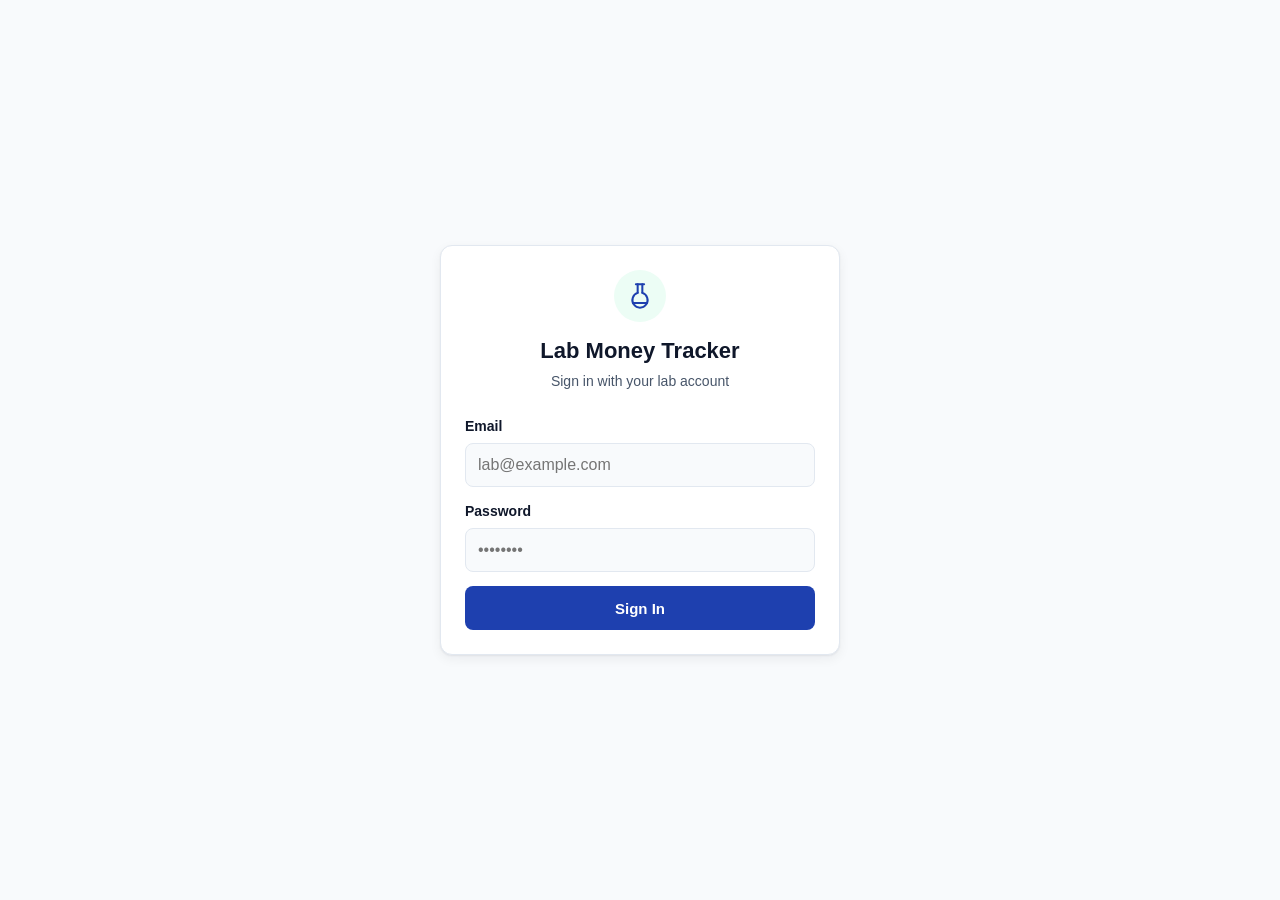
==== index.html @ 04ecf93c "Phone page" ====
<!DOCTYPE html>
<html lang="en">
<head>
  <meta charset="utf-8">
  <meta name="viewport" content="width=device-width, initial-scale=1.0, viewport-fit=cover">
  <meta http-equiv="Content-Security-Policy" content="default-src 'self'; connect-src 'self' https://setrfjnxszfvpetqfyrj.supabase.co; style-src 'self'; script-src 'self'; img-src 'self' data:;">
  <title>Lab Money Tracker</title>
  <link rel="stylesheet" href="style.css">
</head>
<body>
  <!-- Offline banner -->
  <div id="offline-banner" class="offline-banner hidden" role="status" aria-live="polite">
    <svg class="icon-inline" viewBox="0 0 24 24" fill="none" stroke="currentColor" stroke-width="1.75" stroke-linecap="round" stroke-linejoin="round" aria-hidden="true">
      <line x1="1" y1="1" x2="23" y2="23"></line>
      <path d="M16.72 11.06A10.94 10.94 0 0 1 19 12.55"></path>
      <path d="M5 12.55a10.94 10.94 0 0 1 5.17-2.39"></path>
      <path d="M10.71 5.05A16 16 0 0 1 22.58 9"></path>
      <path d="M1.42 9a15.91 15.91 0 0 1 4.7-2.88"></path>
      <path d="M8.53 16.11a6 6 0 0 1 6.95 0"></path>
      <line x1="12" y1="20" x2="12.01" y2="20"></line>
    </svg>
    <span>You are offline. Saving is turned off.</span>
  </div>

  <!-- Authentication screen -->
  <main id="auth-screen" class="auth-screen">
    <div class="auth-card">
      <div class="auth-header">
        <div class="brand-badge">
          <svg viewBox="0 0 24 24" width="28" height="28" fill="none" stroke="currentColor" stroke-width="1.75" stroke-linecap="round" stroke-linejoin="round" aria-hidden="true">
            <path d="M6 18h12"></path>
            <path d="M10 2v7.31"></path>
            <path d="M14 9.3V2"></path>
            <path d="M8.5 2h7"></path>
            <path d="M14 9.3a6.5 6.5 0 1 1-4 0"></path>
          </svg>
        </div>
        <h1 class="auth-title">Lab Money Tracker</h1>
        <p class="auth-sub">Sign in with your lab account</p>
      </div>

      <form id="login-form" novalidate>
        <div class="form-group">
          <label for="login-email">Email</label>
          <input type="email" id="login-email" name="email" autocomplete="username" required placeholder="lab@example.com">
          <div id="login-email-error" class="field-error hidden" role="alert"></div>
        </div>

        <div class="form-group">
          <label for="login-password">Password</label>
          <input type="password" id="login-password" name="password" autocomplete="current-password" required placeholder="••••••••">
          <div id="login-password-error" class="field-error hidden" role="alert"></div>
        </div>

        <div id="login-error" class="form-error hidden" role="alert"></div>

        <button type="submit" id="login-btn" class="btn btn-primary btn-block">
          <span class="btn-spinner hidden" aria-hidden="true"></span>
          <span class="btn-text">Sign In</span>
        </button>
      </form>
    </div>
  </main>

  <!-- Main application -->
  <div id="app-container" class="app-container hidden">
    <!-- Top header bar -->
    <header class="app-header">
      <div class="header-brand">
        <svg viewBox="0 0 24 24" width="22" height="22" fill="none" stroke="currentColor" stroke-width="1.75" stroke-linecap="round" stroke-linejoin="round" aria-hidden="true">
          <path d="M6 18h12"></path>
          <path d="M10 2v7.31"></path>
          <path d="M14 9.3V2"></path>
          <path d="M8.5 2h7"></path>
          <path d="M14 9.3a6.5 6.5 0 1 1-4 0"></path>
        </svg>
        <span class="brand-text">Money Tracker</span>
      </div>
      <div class="header-actions">
        <span id="user-display" class="user-display"></span>
        <button type="button" id="logout-btn" class="btn-logout" aria-label="Sign out">
          <svg viewBox="0 0 24 24" width="18" height="18" fill="none" stroke="currentColor" stroke-width="1.75" stroke-linecap="round" stroke-linejoin="round" aria-hidden="true">
            <path d="M9 21H5a2 2 0 0 1-2-2V5a2 2 0 0 1 2-2h4"></path>
            <polyline points="16 17 21 12 16 7"></polyline>
            <line x1="21" y1="12" x2="9" y2="12"></line>
          </svg>
          <span>Logout</span>
        </button>
      </div>
    </header>

    <!-- Content screens -->
    <main id="main-content" class="main-content">
      <!-- Screen 1: Add Income -->
      <section id="screen-income" class="screen-view" role="tabpanel">
        <div class="card form-card">
          <h2 id="income-form-title" class="screen-title">Add Income</h2>
          <form id="income-form" novalidate>
            <input type="hidden" id="income-edit-id" value="">
            
            <div class="form-group">
              <label for="income-date">Date</label>
              <input type="date" id="income-date" required>
              <div id="income-date-error" class="field-error hidden" role="alert"></div>
            </div>

            <div class="form-group">
              <label for="income-amount">Amount</label>
              <input type="number" id="income-amount" step="0.01" min="0.01" inputmode="decimal" required placeholder="0.00">
              <div id="income-amount-error" class="field-error hidden" role="alert"></div>
            </div>

            <div class="form-group">
              <label for="income-note">Note <span class="label-optional">(optional)</span></label>
              <input type="text" id="income-note" maxlength="200" placeholder="Optional description">
            </div>

            <div id="income-form-error" class="form-error hidden" role="alert"></div>

            <div class="form-actions">
              <button type="submit" id="income-submit-btn" class="btn btn-income btn-block">
                <span class="btn-spinner hidden" aria-hidden="true"></span>
                <span class="btn-text">Save Income</span>
              </button>
              <button type="button" id="income-cancel-btn" class="btn btn-secondary btn-block hidden">
                Cancel
              </button>
            </div>
          </form>
        </div>

        <div class="entries-section">
          <h3 class="entries-header">Saved Income</h3>
          <div id="income-skeleton" class="skeleton-container hidden">
            <div class="skeleton-card"></div>
            <div class="skeleton-card"></div>
          </div>
          <div id="income-empty" class="empty-state hidden">No income entries recorded yet.</div>
          <div id="income-list" class="entries-list"></div>
        </div>
      </section>

      <!-- Screen 2: Add Expense -->
      <section id="screen-expense" class="screen-view hidden" role="tabpanel">
        <div class="card form-card">
          <h2 id="expense-form-title" class="screen-title">Add Expense</h2>
          <form id="expense-form" novalidate>
            <input type="hidden" id="expense-edit-id" value="">

            <div class="form-group">
              <label for="expense-date">Date</label>
              <input type="date" id="expense-date" required>
              <div id="expense-date-error" class="field-error hidden" role="alert"></div>
            </div>

            <div class="form-group">
              <label for="expense-total">Total Amount</label>
              <input type="number" id="expense-total" step="0.01" min="0.01" inputmode="decimal" required placeholder="0.00">
              <div id="expense-total-error" class="field-error hidden" role="alert"></div>
            </div>

            <!-- Breakdown Lines -->
            <div class="breakdown-section">
              <div class="breakdown-header">
                <span class="breakdown-title">Breakdown Lines <span class="label-optional">(optional)</span></span>
                <span id="breakdown-helper" class="breakdown-helper">Breakdown 0.00 of 0.00</span>
              </div>
              <div id="breakdown-items-list" class="breakdown-items-list"></div>
              
              <button type="button" id="add-breakdown-line-btn" class="btn btn-secondary btn-sm btn-add-line">
                <svg viewBox="0 0 24 24" width="16" height="16" fill="none" stroke="currentColor" stroke-width="2" stroke-linecap="round" stroke-linejoin="round" aria-hidden="true">
                  <line x1="12" y1="5" x2="12" y2="19"></line>
                  <line x1="5" y1="12" x2="19" y2="12"></line>
                </svg>
                <span>Add breakdown line</span>
              </button>
              <div id="breakdown-error" class="field-error hidden" role="alert"></div>
            </div>

            <div id="expense-form-error" class="form-error hidden" role="alert"></div>

            <div class="form-actions">
              <button type="submit" id="expense-submit-btn" class="btn btn-expense btn-block">
                <span class="btn-spinner hidden" aria-hidden="true"></span>
                <span class="btn-text">Save Expense</span>
              </button>
              <button type="button" id="expense-cancel-btn" class="btn btn-secondary btn-block hidden">
                Cancel
              </button>
            </div>
          </form>
        </div>

        <div class="entries-section">
          <h3 class="entries-header">Saved Expenses</h3>
          <div id="expense-skeleton" class="skeleton-container hidden">
            <div class="skeleton-card"></div>
            <div class="skeleton-card"></div>
          </div>
          <div id="expense-empty" class="empty-state hidden">No expense entries recorded yet.</div>
          <div id="expense-list" class="entries-list"></div>
        </div>
      </section>

      <!-- Screen 3: Summary -->
      <section id="screen-summary" class="screen-view hidden" role="tabpanel">
        <h2 class="screen-title">Summary</h2>

        <!-- Segmented control Daily / Monthly / Yearly -->
        <div class="segmented-control" role="tablist" aria-label="Summary period">
          <button type="button" class="segment-btn active" role="tab" aria-selected="true" data-period="daily">Daily</button>
          <button type="button" class="segment-btn" role="tab" aria-selected="false" data-period="monthly">Monthly</button>
          <button type="button" class="segment-btn" role="tab" aria-selected="false" data-period="yearly">Yearly</button>
        </div>

        <!-- Period Pickers -->
        <div class="picker-container">
          <div id="picker-daily-wrapper" class="picker-wrapper">
            <label for="summary-date">Select Day</label>
            <input type="date" id="summary-date">
          </div>
          <div id="picker-monthly-wrapper" class="picker-wrapper hidden">
            <label for="summary-month">Select Month</label>
            <input type="month" id="summary-month">
          </div>
          <div id="picker-yearly-wrapper" class="picker-wrapper hidden">
            <label for="summary-year">Select Year</label>
            <input type="number" id="summary-year" min="2000" max="2100" step="1">
          </div>
        </div>

        <!-- Summary Cards -->
        <div class="summary-cards">
          <div class="card card-summary card-summary-income">
            <div class="card-summary-label">Total Income</div>
            <div id="sum-income" class="card-summary-value income-text">0.00</div>
          </div>

          <div class="card card-summary card-summary-expense">
            <div class="card-summary-label">Total Expenses</div>
            <div id="sum-expense" class="card-summary-value expense-text">0.00</div>
          </div>

          <div id="card-profit" class="card card-summary card-summary-profit">
            <div class="card-summary-label">Net Profit</div>
            <div id="sum-profit" class="card-summary-value profit-positive">+0.00</div>
          </div>
        </div>
      </section>
    </main>

    <!-- Fixed Bottom Navigation -->
    <nav class="bottom-nav" aria-label="Main Navigation">
      <button type="button" class="nav-item active" data-target="income" aria-current="page">
        <svg viewBox="0 0 24 24" width="22" height="22" fill="none" stroke="currentColor" stroke-width="1.75" stroke-linecap="round" stroke-linejoin="round" aria-hidden="true">
          <polyline points="23 6 13.5 15.5 8.5 10.5 1 18"></polyline>
          <polyline points="17 6 23 6 23 12"></polyline>
        </svg>
        <span>Add Income</span>
      </button>

      <button type="button" class="nav-item" data-target="expense">
        <svg viewBox="0 0 24 24" width="22" height="22" fill="none" stroke="currentColor" stroke-width="1.75" stroke-linecap="round" stroke-linejoin="round" aria-hidden="true">
          <polyline points="23 18 13.5 8.5 8.5 13.5 1 6"></polyline>
          <polyline points="17 18 23 18 23 12"></polyline>
        </svg>
        <span>Add Expense</span>
      </button>

      <button type="button" class="nav-item" data-target="summary">
        <svg viewBox="0 0 24 24" width="22" height="22" fill="none" stroke="currentColor" stroke-width="1.75" stroke-linecap="round" stroke-linejoin="round" aria-hidden="true">
          <line x1="18" y1="20" x2="18" y2="10"></line>
          <line x1="12" y1="20" x2="12" y2="4"></line>
          <line x1="6" y1="20" x2="6" y2="14"></line>
        </svg>
        <span>Summary</span>
      </button>
    </nav>
  </div>

  <!-- Accessible Delete Confirmation Dialog -->
  <dialog id="delete-dialog" class="confirm-dialog" aria-labelledby="dialog-title">
    <div class="dialog-content">
      <h3 id="dialog-title" class="dialog-title">Delete this entry?</h3>
      <div id="dialog-details" class="dialog-details"></div>
      <div class="dialog-actions">
        <button type="button" id="dialog-cancel-btn" class="btn btn-secondary">Cancel</button>
        <button type="button" id="dialog-confirm-btn" class="btn btn-danger">
          <span class="btn-spinner hidden" aria-hidden="true"></span>
          <span class="btn-text">Delete</span>
        </button>
      </div>
    </div>
  </dialog>

  <!-- Fixed Notification Toast -->
  <div id="toast" class="toast hidden" role="status" aria-live="polite"></div>

  <!-- Scripts -->
  <script src="vendor/supabase.js"></script>
  <script src="config.js"></script>
  <script src="app.js"></script>
</body>
</html>
---- style.css ----
/* Design Tokens */
:root {
  --bg: #F8FAFC;
  --surface: #FFFFFF;
  --text: #0F172A;
  --text-muted: #475569;
  --border: #E2E8F0;
  --primary: #1E40AF;
  --on-primary: #FFFFFF;
  --ring: #2563EB;
  --income: #047857;
  --income-bg: #ECFDF5;
  --expense: #B91C1C;
  --expense-bg: #FEF2F2;
  --danger: #DC2626;
  --on-danger: #FFFFFF;
  --radius: 12px;
  --radius-sm: 8px;
  --shadow: 0 1px 2px rgba(15,23,42,.06), 0 4px 12px rgba(15,23,42,.06);
  --ease: cubic-bezier(.2,.8,.2,1);
  --dur-fast: 150ms;
  --dur: 220ms;
}

@media (prefers-color-scheme: dark) {
  :root {
    --bg: #0F172A;
    --surface: #192134;
    --text: #F1F5F9;
    --text-muted: #94A3B8;
    --border: rgba(255,255,255,.10);
    --primary: #2563EB;
    --ring: #93C5FD;
    --income: #34D399;
    --income-bg: rgba(52,211,153,.12);
    --expense: #F87171;
    --expense-bg: rgba(248,113,113,.12);
  }
}

/* Reset & Base Styles */
*, *::before, *::after {
  box-sizing: border-box;
}

html, body {
  margin: 0;
  padding: 0;
  width: 100%;
  height: 100%;
}

body {
  font-family: -apple-system, BlinkMacSystemFont, "Segoe UI", Roboto, Helvetica, Arial, sans-serif;
  font-size: 16px;
  line-height: 1.5;
  background-color: var(--bg);
  color: var(--text);
  min-height: 100vh;
  min-height: 100dvh;
  display: flex;
  flex-direction: column;
  -webkit-text-size-adjust: 100%;
  -webkit-font-smoothing: antialiased;
}

.tabular-nums {
  font-variant-numeric: tabular-nums;
}

/* Offline Banner */
.offline-banner {
  position: sticky;
  top: 0;
  left: 0;
  right: 0;
  z-index: 100;
  background-color: var(--expense-bg);
  color: var(--expense);
  border-bottom: 1px solid var(--border);
  padding: 10px 16px;
  font-size: 14px;
  font-weight: 600;
  display: flex;
  align-items: center;
  justify-content: center;
  gap: 8px;
}

.icon-inline {
  width: 18px;
  height: 18px;
  flex-shrink: 0;
}

/* Utilities */
.hidden {
  display: none !important;
}

/* Auth Screen */
.auth-screen {
  flex: 1;
  display: flex;
  align-items: center;
  justify-content: center;
  padding: calc(16px + env(safe-area-inset-top, 0px)) 16px calc(16px + env(safe-area-inset-bottom, 0px));
  min-height: 100vh;
  min-height: 100dvh;
}

.auth-card {
  width: 100%;
  max-width: 400px;
  background-color: var(--surface);
  border: 1px solid var(--border);
  border-radius: var(--radius);
  box-shadow: var(--shadow);
  padding: 24px;
}

.auth-header {
  text-align: center;
  margin-bottom: 24px;
}

.brand-badge {
  display: inline-flex;
  align-items: center;
  justify-content: center;
  width: 52px;
  height: 52px;
  border-radius: 50%;
  background-color: var(--income-bg);
  color: var(--primary);
  margin-bottom: 12px;
}

.auth-title {
  margin: 0 0 4px;
  font-size: 22px;
  font-weight: 700;
}

.auth-sub {
  margin: 0;
  font-size: 14px;
  color: var(--text-muted);
}

/* App Container */
.app-container {
  display: flex;
  flex-direction: column;
  min-height: 100vh;
  min-height: 100dvh;
  width: 100%;
  max-width: 600px;
  margin: 0 auto;
}

/* App Header */
.app-header {
  position: sticky;
  top: 0;
  z-index: 40;
  background-color: var(--surface);
  border-bottom: 1px solid var(--border);
  display: flex;
  align-items: center;
  justify-content: space-between;
  padding: calc(8px + env(safe-area-inset-top, 0px)) 16px 8px;
  min-height: 56px;
}

.header-brand {
  display: flex;
  align-items: center;
  gap: 8px;
  font-weight: 700;
  font-size: 17px;
  color: var(--primary);
}

.header-actions {
  display: flex;
  align-items: center;
  gap: 8px;
}

.user-display {
  font-size: 12px;
  color: var(--text-muted);
  max-width: 130px;
  white-space: nowrap;
  overflow: hidden;
  text-overflow: ellipsis;
}

.btn-logout {
  display: inline-flex;
  align-items: center;
  gap: 6px;
  min-height: 44px;
  min-width: 44px;
  padding: 8px 12px;
  border-radius: var(--radius-sm);
  background-color: transparent;
  color: var(--text-muted);
  border: 1px solid var(--border);
  font-size: 13px;
  font-weight: 500;
  cursor: pointer;
  transition: transform var(--dur-fast) var(--ease), color var(--dur-fast) var(--ease), background-color var(--dur-fast) var(--ease);
}

.btn-logout:active {
  transform: scale(0.97);
  background-color: var(--border);
}

/* Main Content Area */
.main-content {
  flex: 1;
  padding: 16px 16px calc(76px + env(safe-area-inset-bottom, 16px));
}

.screen-view {
  animation: fadeIn 180ms var(--ease);
}

@keyframes fadeIn {
  from { opacity: 0; transform: translateY(4px); }
  to { opacity: 1; transform: translateY(0); }
}

.screen-title {
  font-size: 20px;
  font-weight: 700;
  margin: 0 0 16px;
}

/* Form Styles */
.form-card {
  background-color: var(--surface);
  border: 1px solid var(--border);
  border-radius: var(--radius);
  box-shadow: var(--shadow);
  padding: 16px;
  margin-bottom: 24px;
}

.form-group {
  margin-bottom: 14px;
}

.form-group label {
  display: block;
  font-size: 14px;
  font-weight: 600;
  margin-bottom: 6px;
  color: var(--text);
}

.label-optional {
  font-size: 12px;
  font-weight: 400;
  color: var(--text-muted);
}

input[type="text"],
input[type="email"],
input[type="password"],
input[type="number"],
input[type="date"],
input[type="month"] {
  width: 100%;
  height: 44px;
  min-height: 44px;
  padding: 8px 12px;
  font-size: 16px; /* Prevents auto zoom in iOS */
  font-family: inherit;
  color: var(--text);
  background-color: var(--bg);
  border: 1px solid var(--border);
  border-radius: var(--radius-sm);
  outline: none;
  font-variant-numeric: tabular-nums;
  transition: border-color var(--dur-fast) var(--ease), box-shadow var(--dur-fast) var(--ease);
}

input:focus {
  border-color: var(--ring);
  box-shadow: 0 0 0 3px rgba(37, 99, 235, 0.2);
}

input:disabled {
  opacity: 0.6;
  cursor: not-allowed;
}

.field-error, .form-error {
  font-size: 13px;
  color: var(--danger);
  margin-top: 6px;
  font-weight: 500;
}

.form-error {
  padding: 10px;
  background-color: var(--expense-bg);
  border: 1px solid var(--danger);
  border-radius: var(--radius-sm);
  margin-bottom: 14px;
}

/* Buttons */
.btn {
  display: inline-flex;
  align-items: center;
  justify-content: center;
  min-height: 44px;
  padding: 0 16px;
  font-size: 15px;
  font-weight: 600;
  border-radius: var(--radius-sm);
  border: none;
  cursor: pointer;
  transition: transform var(--dur-fast) var(--ease), opacity var(--dur-fast) var(--ease), background-color var(--dur-fast) var(--ease);
  text-decoration: none;
  user-select: none;
}

.btn:active:not(:disabled) {
  transform: scale(0.97);
}

.btn:disabled {
  opacity: 0.5;
  cursor: not-allowed;
  pointer-events: none;
}

.btn-block {
  width: 100%;
}

.btn-primary {
  background-color: var(--primary);
  color: var(--on-primary);
}

.btn-income {
  background-color: var(--income);
  color: #FFFFFF;
}

.btn-expense {
  background-color: var(--expense);
  color: #FFFFFF;
}

.btn-danger {
  background-color: var(--danger);
  color: var(--on-danger);
}

.btn-secondary {
  background-color: transparent;
  color: var(--text);
  border: 1px solid var(--border);
}

.btn-sm {
  min-height: 44px;
  padding: 0 12px;
  font-size: 14px;
}

.form-actions {
  display: flex;
  flex-direction: column;
  gap: 10px;
  margin-top: 18px;
}

/* Spinner inside button */
.btn-spinner {
  width: 16px;
  height: 16px;
  border: 2px solid currentColor;
  border-right-color: transparent;
  border-radius: 50%;
  animation: spin 0.6s linear infinite;
  display: inline-block;
  margin-right: 6px;
}

@keyframes spin {
  to { transform: rotate(360deg); }
}

/* Breakdown Lines */
.breakdown-section {
  background-color: var(--bg);
  border: 1px solid var(--border);
  border-radius: var(--radius-sm);
  padding: 12px;
  margin-bottom: 14px;
}

.breakdown-header {
  display: flex;
  align-items: center;
  justify-content: space-between;
  margin-bottom: 10px;
  flex-wrap: wrap;
  gap: 6px;
}

.breakdown-title {
  font-size: 14px;
  font-weight: 600;
}

.breakdown-helper {
  font-size: 13px;
  font-weight: 600;
  font-variant-numeric: tabular-nums;
  color: var(--text-muted);
}

.breakdown-helper.exceeded {
  color: var(--danger);
}

.breakdown-items-list {
  display: flex;
  flex-direction: column;
  gap: 8px;
  margin-bottom: 10px;
}

.breakdown-row {
  display: flex;
  align-items: center;
  gap: 8px;
}

.breakdown-row input[type="text"] {
  flex: 2;
  min-width: 0;
}

.breakdown-row input[type="number"] {
  flex: 1.2;
  min-width: 0;
}

.btn-remove-line {
  min-width: 44px;
  min-height: 44px;
  display: inline-flex;
  align-items: center;
  justify-content: center;
  padding: 0;
  border: 1px solid var(--border);
  border-radius: var(--radius-sm);
  background-color: var(--surface);
  color: var(--danger);
  cursor: pointer;
  flex-shrink: 0;
}

.btn-add-line {
  width: 100%;
}

/* Entries List Section */
.entries-section {
  margin-top: 16px;
}

.entries-header {
  font-size: 16px;
  font-weight: 700;
  margin: 0 0 12px;
  color: var(--text);
}

.empty-state {
  text-align: center;
  padding: 32px 16px;
  color: var(--text-muted);
  font-size: 14px;
  background-color: var(--surface);
  border: 1px dashed var(--border);
  border-radius: var(--radius);
}

.entries-list {
  display: flex;
  flex-direction: column;
  gap: 10px;
}

.entry-card {
  background-color: var(--surface);
  border: 1px solid var(--border);
  border-radius: var(--radius);
  box-shadow: var(--shadow);
  padding: 14px;
  display: flex;
  flex-direction: column;
  gap: 8px;
  animation: fadeIn 180ms var(--ease);
}

.entry-card.is-deleted {
  opacity: 0.55;
  background-color: var(--bg);
  border-style: dashed;
}

.entry-card-header {
  display: flex;
  align-items: baseline;
  justify-content: space-between;
  gap: 8px;
}

.entry-date {
  font-size: 13px;
  font-weight: 500;
  color: var(--text-muted);
}

.entry-amount {
  font-size: 18px;
  font-weight: 700;
  font-variant-numeric: tabular-nums;
}

.entry-amount.income {
  color: var(--income);
}

.entry-amount.expense {
  color: var(--expense);
}

.entry-note {
  font-size: 14px;
  color: var(--text);
  word-break: break-word;
}

.entry-badges {
  display: flex;
  flex-wrap: wrap;
  gap: 6px;
  margin-top: 2px;
}

.badge {
  display: inline-flex;
  align-items: center;
  padding: 2px 8px;
  border-radius: 4px;
  font-size: 11px;
  font-weight: 600;
}

.badge-deleted {
  background-color: var(--border);
  color: var(--text-muted);
}

.badge-conflict {
  background-color: rgba(217, 119, 6, 0.15);
  color: #D97706;
  border: 1px solid rgba(217, 119, 6, 0.3);
}

.entry-lines-preview {
  margin-top: 4px;
  padding: 8px 10px;
  background-color: var(--bg);
  border-radius: var(--radius-sm);
  font-size: 13px;
  display: flex;
  flex-direction: column;
  gap: 4px;
}

.entry-line-item {
  display: flex;
  justify-content: space-between;
  color: var(--text-muted);
  font-variant-numeric: tabular-nums;
}

.entry-actions {
  display: flex;
  justify-content: flex-end;
  gap: 8px;
  margin-top: 6px;
  padding-top: 8px;
  border-top: 1px solid var(--border);
}

.btn-action {
  min-height: 44px;
  min-width: 44px;
  padding: 6px 14px;
  border-radius: var(--radius-sm);
  font-size: 13px;
  font-weight: 500;
  display: inline-flex;
  align-items: center;
  justify-content: center;
  gap: 6px;
  border: 1px solid var(--border);
  background-color: var(--surface);
  color: var(--text);
  cursor: pointer;
  transition: transform var(--dur-fast) var(--ease), background-color var(--dur-fast) var(--ease);
}

.btn-action:active {
  transform: scale(0.97);
  background-color: var(--bg);
}

.btn-action-delete {
  color: var(--danger);
  border-color: rgba(220, 38, 38, 0.2);
}

.btn-action-delete:active {
  background-color: var(--expense-bg);
}

/* Skeleton Loading */
.skeleton-container {
  display: flex;
  flex-direction: column;
  gap: 10px;
}

.skeleton-card {
  height: 80px;
  background-color: var(--surface);
  border-radius: var(--radius);
  animation: pulse 1.2s infinite ease-in-out;
}

@keyframes pulse {
  0% { opacity: 0.5; }
  50% { opacity: 0.9; }
  100% { opacity: 0.5; }
}

/* Summary Screen */
.segmented-control {
  display: flex;
  background-color: var(--border);
  padding: 4px;
  border-radius: var(--radius);
  gap: 4px;
  margin-bottom: 16px;
}

.segment-btn {
  flex: 1;
  min-height: 44px;
  border: none;
  border-radius: var(--radius-sm);
  background-color: transparent;
  color: var(--text-muted);
  font-size: 14px;
  font-weight: 600;
  cursor: pointer;
  transition: background-color var(--dur-fast) var(--ease), color var(--dur-fast) var(--ease), transform var(--dur-fast) var(--ease);
}

.segment-btn:active {
  transform: scale(0.97);
}

.segment-btn.active {
  background-color: var(--surface);
  color: var(--text);
  box-shadow: 0 1px 3px rgba(15,23,42,0.1);
}

.picker-container {
  margin-bottom: 20px;
}

.picker-wrapper label {
  display: block;
  font-size: 13px;
  font-weight: 600;
  color: var(--text-muted);
  margin-bottom: 6px;
}

.summary-cards {
  display: flex;
  flex-direction: column;
  gap: 12px;
}

.card-summary {
  background-color: var(--surface);
  border: 1px solid var(--border);
  border-radius: var(--radius);
  box-shadow: var(--shadow);
  padding: 18px;
}

.card-summary-income {
  background-color: var(--income-bg);
  border-color: var(--income);
}

.card-summary-expense {
  background-color: var(--expense-bg);
  border-color: var(--expense);
}

.card-summary-profit {
  border-color: var(--primary);
}

.card-summary-label {
  font-size: 14px;
  font-weight: 600;
  color: var(--text-muted);
  margin-bottom: 6px;
}

.card-summary-value {
  font-size: 28px;
  font-weight: 700;
  font-variant-numeric: tabular-nums;
}

.income-text {
  color: var(--income);
}

.expense-text {
  color: var(--expense);
}

.profit-positive {
  color: var(--primary);
}

.profit-negative {
  color: var(--expense);
}

/* Fixed Bottom Navigation */
.bottom-nav {
  position: fixed;
  bottom: 0;
  left: 0;
  right: 0;
  z-index: 50;
  background-color: var(--surface);
  border-top: 1px solid var(--border);
  height: calc(64px + env(safe-area-inset-bottom, 0px));
  padding-bottom: env(safe-area-inset-bottom, 0px);
  display: flex;
  align-items: center;
  justify-content: space-around;
  box-shadow: 0 -2px 10px rgba(15,23,42,0.04);
}

.nav-item {
  flex: 1;
  height: 100%;
  min-height: 44px;
  display: flex;
  flex-direction: column;
  align-items: center;
  justify-content: center;
  gap: 4px;
  background: none;
  border: none;
  color: var(--text-muted);
  font-size: 11px;
  font-weight: 500;
  cursor: pointer;
  padding: 6px 4px;
  transition: color var(--dur-fast) var(--ease), transform var(--dur-fast) var(--ease);
}

.nav-item:active {
  transform: scale(0.95);
}

.nav-item[aria-current="page"] {
  color: var(--primary);
  font-weight: 700;
}

/* Dialog */
.confirm-dialog {
  border: none;
  border-radius: var(--radius);
  background-color: var(--surface);
  color: var(--text);
  padding: 0;
  max-width: 90vw;
  width: 360px;
  box-shadow: 0 10px 25px rgba(0, 0, 0, 0.2);
}

.confirm-dialog::backdrop {
  background-color: rgba(15, 23, 42, 0.5);
  backdrop-filter: blur(2px);
}

.dialog-content {
  padding: 20px;
}

.dialog-title {
  margin: 0 0 10px;
  font-size: 18px;
  font-weight: 700;
}

.dialog-details {
  font-size: 15px;
  color: var(--text-muted);
  margin-bottom: 20px;
  font-variant-numeric: tabular-nums;
  line-height: 1.4;
}

.dialog-actions {
  display: flex;
  gap: 10px;
}

.dialog-actions .btn {
  flex: 1;
}

/* Toast */
.toast {
  position: fixed;
  bottom: calc(76px + env(safe-area-inset-bottom, 16px));
  left: 50%;
  transform: translateX(-50%);
  z-index: 200;
  padding: 10px 18px;
  background-color: var(--text);
  color: var(--bg);
  border-radius: var(--radius-sm);
  font-size: 14px;
  font-weight: 500;
  box-shadow: var(--shadow);
  max-width: 90vw;
  text-align: center;
  transition: opacity var(--dur) var(--ease), transform var(--dur) var(--ease);
  pointer-events: none;
}

.toast.toast-error {
  background-color: var(--danger);
  color: #FFFFFF;
}

/* Reduced Motion */
@media (prefers-reduced-motion: reduce) {
  *, *::before, *::after {
    animation-duration: 0.01ms !important;
    animation-iteration-count: 1 !important;
    transition-duration: 0.01ms !important;
  }
}
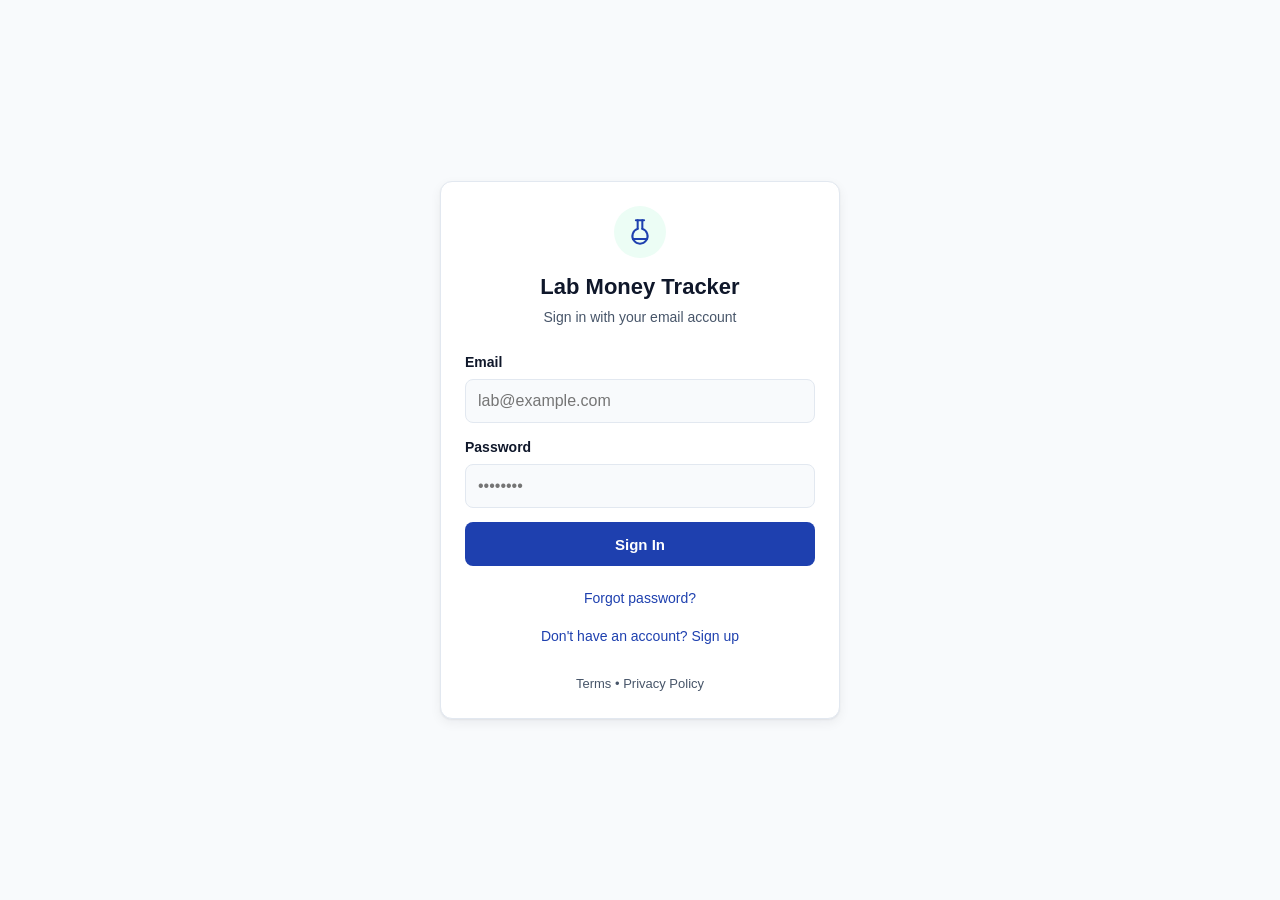
==== commit f671e664: "Multi-user version" ====
--- a/index.html
+++ b/index.html
@@ -3,7 +3,7 @@
 <head>
   <meta charset="utf-8">
   <meta name="viewport" content="width=device-width, initial-scale=1.0, viewport-fit=cover">
-  <meta http-equiv="Content-Security-Policy" content="default-src 'self'; connect-src 'self' https://setrfjnxszfvpetqfyrj.supabase.co; style-src 'self'; script-src 'self'; img-src 'self' data:;">
+  <meta http-equiv="Content-Security-Policy" content="default-src 'self'; connect-src 'self' https://shtuskajyplhqtjmlnhd.supabase.co; style-src 'self'; script-src 'self'; img-src 'self' data:;">
   <title>Lab Money Tracker</title>
   <link rel="stylesheet" href="style.css">
 </head>
@@ -36,27 +36,211 @@
           </svg>
         </div>
         <h1 class="auth-title">Lab Money Tracker</h1>
-        <p class="auth-sub">Sign in with your lab account</p>
-      </div>
-
-      <form id="login-form" novalidate>
+        <p id="auth-sub" class="auth-sub">Sign in with your email account</p>
+      </div>
+
+      <!-- View 1: Login -->
+      <div id="view-login" class="auth-view">
+        <form id="login-form" novalidate>
+          <div class="form-group">
+            <label for="login-email">Email</label>
+            <input type="email" id="login-email" name="email" autocomplete="username" required placeholder="lab@example.com">
+            <div id="login-email-error" class="field-error hidden" role="alert"></div>
+          </div>
+
+          <div class="form-group">
+            <label for="login-password">Password</label>
+            <input type="password" id="login-password" name="password" autocomplete="current-password" required placeholder="••••••••">
+            <div id="login-password-error" class="field-error hidden" role="alert"></div>
+          </div>
+
+          <div id="login-error" class="form-error hidden" role="alert"></div>
+
+          <!-- Unconfirmed email banner & resend -->
+          <div id="login-unconfirmed-box" class="notice-box hidden" role="alert">
+            <p id="login-unconfirmed-msg" class="notice-text">Your email address has not been confirmed yet.</p>
+            <button type="button" id="resend-confirmation-btn" class="btn btn-secondary btn-block btn-sm">
+              <span class="btn-spinner hidden" aria-hidden="true"></span>
+              <span class="btn-text">Resend confirmation email</span>
+            </button>
+          </div>
+
+          <button type="submit" id="login-btn" class="btn btn-primary btn-block">
+            <span class="btn-spinner hidden" aria-hidden="true"></span>
+            <span class="btn-text">Sign In</span>
+          </button>
+
+          <div class="auth-nav-links">
+            <button type="button" id="goto-forgot-btn" class="btn-link">Forgot password?</button>
+            <button type="button" id="goto-signup-btn" class="btn-link">Don't have an account? Sign up</button>
+          </div>
+        </form>
+      </div>
+
+      <!-- View 2: Sign Up -->
+      <div id="view-signup" class="auth-view hidden">
+        <form id="signup-form" novalidate>
+          <div class="form-group">
+            <label for="signup-email">Email</label>
+            <input type="email" id="signup-email" name="email" autocomplete="username" required placeholder="lab@example.com">
+            <div id="signup-email-error" class="field-error hidden" role="alert"></div>
+          </div>
+
+          <div class="form-group">
+            <label for="signup-password">Password (minimum 10 characters)</label>
+            <input type="password" id="signup-password" name="password" autocomplete="new-password" minlength="10" required placeholder="••••••••••">
+            <div id="signup-password-error" class="field-error hidden" role="alert"></div>
+          </div>
+
+          <div class="form-group">
+            <label for="signup-confirm-password">Confirm Password</label>
+            <input type="password" id="signup-confirm-password" name="confirm-password" autocomplete="new-password" minlength="10" required placeholder="••••••••••">
+            <div id="signup-confirm-error" class="field-error hidden" role="alert"></div>
+          </div>
+
+          <div class="form-group form-check-group">
+            <label class="checkbox-label" for="signup-terms">
+              <input type="checkbox" id="signup-terms" name="terms" required>
+              <span>I agree to the <a href="terms.html" target="_blank" rel="noopener">Terms</a> and <a href="privacy.html" target="_blank" rel="noopener">Privacy Policy</a></span>
+            </label>
+            <div id="signup-terms-error" class="field-error hidden" role="alert"></div>
+          </div>
+
+          <div id="signup-error" class="form-error hidden" role="alert"></div>
+
+          <button type="submit" id="signup-btn" class="btn btn-primary btn-block">
+            <span class="btn-spinner hidden" aria-hidden="true"></span>
+            <span class="btn-text">Create Account</span>
+          </button>
+
+          <div class="auth-nav-links">
+            <button type="button" id="goto-login-from-signup" class="btn-link">Already have an account? Sign in</button>
+          </div>
+        </form>
+      </div>
+
+      <!-- View 3: Sign Up Confirmation Screen -->
+      <div id="view-confirm-sent" class="auth-view hidden">
+        <div class="notice-card">
+          <div class="notice-icon">
+            <svg viewBox="0 0 24 24" width="36" height="36" fill="none" stroke="currentColor" stroke-width="1.75" stroke-linecap="round" stroke-linejoin="round" aria-hidden="true">
+              <path d="M4 4h16c1.1 0 2 .9 2 2v12c0 1.1-.9 2-2 2H4c-1.1 0-2-.9-2-2V6c0-1.1.9-2 2-2z"></path>
+              <polyline points="22,6 12,13 2,6"></polyline>
+            </svg>
+          </div>
+          <h2 class="notice-card-title">Check your email</h2>
+          <p class="notice-card-text">Check your email to confirm your account.</p>
+          <button type="button" id="back-to-login-from-sent" class="btn btn-secondary btn-block">Back to Sign In</button>
+        </div>
+      </div>
+
+      <!-- View 4: Forgot Password -->
+      <div id="view-forgot" class="auth-view hidden">
+        <form id="forgot-form" novalidate>
+          <p class="auth-instruction">Enter your email address and we'll send a link to reset your password.</p>
+
+          <div class="form-group">
+            <label for="forgot-email">Email</label>
+            <input type="email" id="forgot-email" name="email" autocomplete="email" required placeholder="lab@example.com">
+            <div id="forgot-email-error" class="field-error hidden" role="alert"></div>
+          </div>
+
+          <div id="forgot-error" class="form-error hidden" role="alert"></div>
+          <div id="forgot-success" class="notice-box notice-success hidden" role="status"></div>
+
+          <button type="submit" id="forgot-btn" class="btn btn-primary btn-block">
+            <span class="btn-spinner hidden" aria-hidden="true"></span>
+            <span class="btn-text">Send Reset Link</span>
+          </button>
+
+          <div class="auth-nav-links">
+            <button type="button" id="goto-login-from-forgot" class="btn-link">Back to Sign In</button>
+          </div>
+        </form>
+      </div>
+
+      <!-- View 5: Password Recovery Form (Set a new password) -->
+      <div id="view-recovery" class="auth-view hidden">
+        <form id="recovery-form" novalidate>
+          <h2 class="auth-view-title">Set a new password</h2>
+
+          <div class="form-group">
+            <label for="recovery-password">New Password (minimum 10 characters)</label>
+            <input type="password" id="recovery-password" name="password" autocomplete="new-password" minlength="10" required placeholder="••••••••••">
+            <div id="recovery-password-error" class="field-error hidden" role="alert"></div>
+          </div>
+
+          <div class="form-group">
+            <label for="recovery-confirm-password">Confirm Password</label>
+            <input type="password" id="recovery-confirm-password" name="confirm-password" autocomplete="new-password" minlength="10" required placeholder="••••••••••">
+            <div id="recovery-confirm-error" class="field-error hidden" role="alert"></div>
+          </div>
+
+          <div id="recovery-error" class="form-error hidden" role="alert"></div>
+
+          <button type="submit" id="recovery-btn" class="btn btn-primary btn-block">
+            <span class="btn-spinner hidden" aria-hidden="true"></span>
+            <span class="btn-text">Set New Password</span>
+          </button>
+        </form>
+      </div>
+
+      <!-- Auth Footer -->
+      <footer class="auth-footer">
+        <a href="terms.html">Terms</a>
+        <span aria-hidden="true">•</span>
+        <a href="privacy.html">Privacy Policy</a>
+      </footer>
+    </div>
+  </main>
+
+  <!-- First-Time Setup screen -->
+  <main id="setup-screen" class="auth-screen hidden">
+    <div class="auth-card">
+      <div class="auth-header">
+        <div class="brand-badge">
+          <svg viewBox="0 0 24 24" width="28" height="28" fill="none" stroke="currentColor" stroke-width="1.75" stroke-linecap="round" stroke-linejoin="round" aria-hidden="true">
+            <path d="M12 2v20"></path>
+            <path d="M17 5H9.5a3.5 3.5 0 0 0 0 7h5a3.5 3.5 0 0 1 0 7H6"></path>
+          </svg>
+        </div>
+        <h1 class="auth-title">Welcome</h1>
+        <p class="auth-sub">Set up your business profile to continue</p>
+      </div>
+
+      <form id="setup-form" novalidate>
         <div class="form-group">
-          <label for="login-email">Email</label>
-          <input type="email" id="login-email" name="email" autocomplete="username" required placeholder="lab@example.com">
-          <div id="login-email-error" class="field-error hidden" role="alert"></div>
+          <label for="setup-business-name">Business Name</label>
+          <input type="text" id="setup-business-name" maxlength="100" required placeholder="e.g. My Lab">
+          <div id="setup-name-error" class="field-error hidden" role="alert"></div>
         </div>
 
         <div class="form-group">
-          <label for="login-password">Password</label>
-          <input type="password" id="login-password" name="password" autocomplete="current-password" required placeholder="••••••••">
-          <div id="login-password-error" class="field-error hidden" role="alert"></div>
-        </div>
-
-        <div id="login-error" class="form-error hidden" role="alert"></div>
-
-        <button type="submit" id="login-btn" class="btn btn-primary btn-block">
+          <label for="setup-currency">Currency</label>
+          <select id="setup-currency" required>
+            <option value="PKR">PKR - Pakistani Rupee</option>
+            <option value="USD">USD - US Dollar</option>
+            <option value="EUR">EUR - Euro</option>
+            <option value="GBP">GBP - British Pound</option>
+            <option value="AED">AED - UAE Dirham</option>
+            <option value="SAR">SAR - Saudi Riyal</option>
+            <option value="INR">INR - Indian Rupee</option>
+            <option value="BDT">BDT - Bangladeshi Taka</option>
+            <option value="OTHER">Other...</option>
+          </select>
+        </div>
+
+        <div id="setup-custom-currency-group" class="form-group hidden">
+          <label for="setup-currency-custom">Custom Currency Code (2–8 uppercase letters)</label>
+          <input type="text" id="setup-currency-custom" maxlength="8" placeholder="e.g. CAD" class="uppercase-input">
+          <div id="setup-currency-error" class="field-error hidden" role="alert"></div>
+        </div>
+
+        <div id="setup-form-error" class="form-error hidden" role="alert"></div>
+
+        <button type="submit" id="setup-submit-btn" class="btn btn-primary btn-block">
           <span class="btn-spinner hidden" aria-hidden="true"></span>
-          <span class="btn-text">Sign In</span>
+          <span class="btn-text">Save and Open App</span>
         </button>
       </form>
     </div>
@@ -74,20 +258,95 @@
           <path d="M8.5 2h7"></path>
           <path d="M14 9.3a6.5 6.5 0 1 1-4 0"></path>
         </svg>
-        <span class="brand-text">Money Tracker</span>
-      </div>
+        <span id="header-brand-name" class="brand-text">Money Tracker</span>
+      </div>
+
       <div class="header-actions">
-        <span id="user-display" class="user-display"></span>
-        <button type="button" id="logout-btn" class="btn-logout" aria-label="Sign out">
+        <button type="button" id="account-toggle-btn" class="btn-account" aria-label="Open account menu" aria-expanded="false" aria-controls="account-panel">
           <svg viewBox="0 0 24 24" width="18" height="18" fill="none" stroke="currentColor" stroke-width="1.75" stroke-linecap="round" stroke-linejoin="round" aria-hidden="true">
-            <path d="M9 21H5a2 2 0 0 1-2-2V5a2 2 0 0 1 2-2h4"></path>
-            <polyline points="16 17 21 12 16 7"></polyline>
-            <line x1="21" y1="12" x2="9" y2="12"></line>
+            <path d="M20 21v-2a4 4 0 0 0-4-4H8a4 4 0 0 0-4 4v2"></path>
+            <circle cx="12" cy="7" r="4"></circle>
           </svg>
-          <span>Logout</span>
+          <span id="account-btn-label" class="account-btn-label">Account</span>
         </button>
       </div>
     </header>
+
+    <!-- Account panel modal / menu -->
+    <div id="account-backdrop" class="account-backdrop hidden"></div>
+    <aside id="account-panel" class="account-panel hidden" role="dialog" aria-modal="true" aria-labelledby="account-panel-title">
+      <div class="account-panel-header">
+        <h2 id="account-panel-title" class="account-panel-title">Account Settings</h2>
+        <button type="button" id="account-close-btn" class="btn-icon" aria-label="Close account menu">
+          <svg viewBox="0 0 24 24" width="20" height="20" fill="none" stroke="currentColor" stroke-width="2" stroke-linecap="round" stroke-linejoin="round" aria-hidden="true">
+            <line x1="18" y1="6" x2="6" y2="18"></line>
+            <line x1="6" y1="6" x2="18" y2="18"></line>
+          </svg>
+        </button>
+      </div>
+
+      <div class="account-panel-body">
+        <div class="account-info-box">
+          <div class="account-info-row">
+            <span class="account-info-label">Email:</span>
+            <span id="account-email-display" class="account-info-value"></span>
+          </div>
+          <div class="account-info-row">
+            <span class="account-info-label">Business:</span>
+            <span id="account-business-display" class="account-info-value"></span>
+          </div>
+        </div>
+
+        <form id="account-form" novalidate>
+          <h3 class="account-section-heading">Edit Business &amp; Currency</h3>
+
+          <div class="form-group">
+            <label for="account-business-name">Business Name</label>
+            <input type="text" id="account-business-name" maxlength="100" required>
+            <div id="account-name-error" class="field-error hidden" role="alert"></div>
+          </div>
+
+          <div class="form-group">
+            <label for="account-currency">Currency</label>
+            <select id="account-currency" required>
+              <option value="PKR">PKR - Pakistani Rupee</option>
+              <option value="USD">USD - US Dollar</option>
+              <option value="EUR">EUR - Euro</option>
+              <option value="GBP">GBP - British Pound</option>
+              <option value="AED">AED - UAE Dirham</option>
+              <option value="SAR">SAR - Saudi Riyal</option>
+              <option value="INR">INR - Indian Rupee</option>
+              <option value="BDT">BDT - Bangladeshi Taka</option>
+              <option value="OTHER">Other...</option>
+            </select>
+          </div>
+
+          <div id="account-custom-currency-group" class="form-group hidden">
+            <label for="account-currency-custom">Custom Currency Code (2–8 uppercase letters)</label>
+            <input type="text" id="account-currency-custom" maxlength="8" placeholder="e.g. CAD" class="uppercase-input">
+            <div id="account-currency-error" class="field-error hidden" role="alert"></div>
+          </div>
+
+          <div id="account-form-error" class="form-error hidden" role="alert"></div>
+
+          <button type="submit" id="account-save-btn" class="btn btn-primary btn-block">
+            <span class="btn-spinner hidden" aria-hidden="true"></span>
+            <span class="btn-text">Save Changes</span>
+          </button>
+        </form>
+
+        <div class="account-panel-actions">
+          <button type="button" id="logout-btn" class="btn btn-danger btn-block">
+            <svg viewBox="0 0 24 24" width="18" height="18" fill="none" stroke="currentColor" stroke-width="1.75" stroke-linecap="round" stroke-linejoin="round" aria-hidden="true">
+              <path d="M9 21H5a2 2 0 0 1-2-2V5a2 2 0 0 1 2-2h4"></path>
+              <polyline points="16 17 21 12 16 7"></polyline>
+              <line x1="21" y1="12" x2="9" y2="12"></line>
+            </svg>
+            <span>Logout</span>
+          </button>
+        </div>
+      </div>
+    </aside>
 
     <!-- Content screens -->
     <main id="main-content" class="main-content">
@@ -247,6 +506,15 @@
           </div>
         </div>
       </section>
+
+      <!-- App Footer Links -->
+      <footer class="app-footer">
+        <div class="footer-links">
+          <a href="terms.html">Terms of Service</a>
+          <span aria-hidden="true">•</span>
+          <a href="privacy.html">Privacy Policy</a>
+        </div>
+      </footer>
     </main>
 
     <!-- Fixed Bottom Navigation -->
@@ -302,4 +570,3 @@
   <script src="app.js"></script>
 </body>
 </html>
-
--- a/style.css
+++ b/style.css
@@ -171,6 +171,8 @@
   justify-content: space-between;
   padding: calc(8px + env(safe-area-inset-top, 0px)) 16px 8px;
   min-height: 56px;
+  flex-wrap: nowrap;
+  gap: 8px;
 }
 
 .header-brand {
@@ -180,21 +182,36 @@
   font-weight: 700;
   font-size: 17px;
   color: var(--primary);
+  white-space: nowrap;
+  flex-shrink: 0;
+}
+
+.brand-text {
+  white-space: nowrap;
 }
 
 .header-actions {
   display: flex;
   align-items: center;
   gap: 8px;
+  min-width: 0;
+  flex-shrink: 1;
 }
 
 .user-display {
   font-size: 12px;
   color: var(--text-muted);
-  max-width: 130px;
+  max-width: 140px;
   white-space: nowrap;
   overflow: hidden;
   text-overflow: ellipsis;
+  min-width: 0;
+}
+
+@media (max-width: 480px) {
+  .user-display {
+    display: none;
+  }
 }
 
 .btn-logout {
@@ -202,6 +219,7 @@
   align-items: center;
   gap: 6px;
   min-height: 44px;
+  height: 44px;
   min-width: 44px;
   padding: 8px 12px;
   border-radius: var(--radius-sm);
@@ -211,6 +229,8 @@
   font-size: 13px;
   font-weight: 500;
   cursor: pointer;
+  white-space: nowrap;
+  flex-shrink: 0;
   transition: transform var(--dur-fast) var(--ease), color var(--dur-fast) var(--ease), background-color var(--dur-fast) var(--ease);
 }
 
@@ -273,7 +293,8 @@
 input[type="password"],
 input[type="number"],
 input[type="date"],
-input[type="month"] {
+input[type="month"],
+select {
   width: 100%;
   height: 44px;
   min-height: 44px;
@@ -520,6 +541,15 @@
   opacity: 0.55;
   background-color: var(--bg);
   border-style: dashed;
+}
+
+.entry-card.is-deleted .entry-amount {
+  text-decoration: line-through;
+  color: var(--text-muted);
+}
+
+.entry-card.is-deleted .entry-line-item {
+  text-decoration: line-through;
 }
 
 .entry-card-header {
@@ -886,3 +916,393 @@
   }
 }
 
+/* Auth Views & Links */
+.auth-view {
+  animation: fadeIn 180ms var(--ease);
+}
+
+.auth-view-title {
+  font-size: 18px;
+  font-weight: 700;
+  margin: 0 0 16px;
+  text-align: center;
+}
+
+.auth-instruction {
+  font-size: 14px;
+  color: var(--text-muted);
+  margin-bottom: 16px;
+  text-align: center;
+}
+
+.auth-nav-links {
+  display: flex;
+  flex-direction: column;
+  align-items: center;
+  gap: 10px;
+  margin-top: 18px;
+}
+
+.btn-link {
+  background: none;
+  border: none;
+  color: var(--primary);
+  font-size: 14px;
+  font-weight: 500;
+  cursor: pointer;
+  padding: 6px 8px;
+  border-radius: var(--radius-sm);
+  transition: opacity var(--dur-fast) var(--ease);
+}
+
+.btn-link:hover {
+  text-decoration: underline;
+}
+
+.form-check-group {
+  margin: 16px 0;
+}
+
+.checkbox-label {
+  display: flex;
+  align-items: flex-start;
+  gap: 10px;
+  font-size: 14px;
+  font-weight: 400 !important;
+  color: var(--text);
+  cursor: pointer;
+  line-height: 1.4;
+}
+
+.checkbox-label input[type="checkbox"] {
+  width: 18px;
+  height: 18px;
+  margin-top: 2px;
+  flex-shrink: 0;
+  accent-color: var(--primary);
+  cursor: pointer;
+}
+
+.checkbox-label a {
+  color: var(--primary);
+  text-decoration: underline;
+}
+
+/* Notice Card & Box */
+.notice-box {
+  background-color: var(--bg);
+  border: 1px solid var(--border);
+  border-radius: var(--radius-sm);
+  padding: 12px;
+  margin-bottom: 14px;
+  font-size: 14px;
+}
+
+.notice-box p {
+  margin: 0 0 10px;
+}
+
+.notice-box .btn-sm {
+  min-height: 38px;
+  height: 38px;
+}
+
+.notice-success {
+  background-color: var(--income-bg);
+  color: var(--income);
+  border-color: rgba(4, 120, 87, 0.3);
+  font-weight: 500;
+}
+
+.notice-card {
+  text-align: center;
+  padding: 16px 8px;
+}
+
+.notice-icon {
+  display: inline-flex;
+  align-items: center;
+  justify-content: center;
+  width: 64px;
+  height: 64px;
+  border-radius: 50%;
+  background-color: var(--income-bg);
+  color: var(--income);
+  margin-bottom: 16px;
+}
+
+.notice-card-title {
+  font-size: 20px;
+  font-weight: 700;
+  margin: 0 0 8px;
+}
+
+.notice-card-text {
+  font-size: 15px;
+  color: var(--text-muted);
+  margin-bottom: 24px;
+}
+
+.uppercase-input {
+  text-transform: uppercase;
+}
+
+/* Header Account Button */
+.btn-account {
+  display: inline-flex;
+  align-items: center;
+  gap: 6px;
+  min-height: 40px;
+  height: 40px;
+  padding: 6px 12px;
+  border-radius: var(--radius-sm);
+  background-color: var(--bg);
+  color: var(--text);
+  border: 1px solid var(--border);
+  font-size: 14px;
+  font-weight: 600;
+  cursor: pointer;
+  white-space: nowrap;
+  transition: transform var(--dur-fast) var(--ease), background-color var(--dur-fast) var(--ease);
+}
+
+.btn-account:active {
+  transform: scale(0.97);
+  background-color: var(--border);
+}
+
+.account-btn-label {
+  max-width: 140px;
+  overflow: hidden;
+  text-overflow: ellipsis;
+  white-space: nowrap;
+}
+
+/* Account Panel Modal / Drawer */
+.account-backdrop {
+  position: fixed;
+  inset: 0;
+  background-color: rgba(15, 23, 42, 0.5);
+  backdrop-filter: blur(2px);
+  z-index: 150;
+  animation: fadeIn 150ms var(--ease);
+}
+
+.account-panel {
+  position: fixed;
+  top: 50%;
+  left: 50%;
+  transform: translate(-50%, -50%);
+  width: calc(100% - 32px);
+  max-width: 440px;
+  max-height: 90vh;
+  overflow-y: auto;
+  background-color: var(--surface);
+  border: 1px solid var(--border);
+  border-radius: var(--radius);
+  box-shadow: 0 8px 30px rgba(0, 0, 0, 0.25);
+  z-index: 151;
+  padding: 20px;
+  animation: fadeIn 180ms var(--ease);
+}
+
+.account-panel-header {
+  display: flex;
+  align-items: center;
+  justify-content: space-between;
+  border-bottom: 1px solid var(--border);
+  padding-bottom: 12px;
+  margin-bottom: 16px;
+}
+
+.account-panel-title {
+  margin: 0;
+  font-size: 18px;
+  font-weight: 700;
+}
+
+.btn-icon {
+  background: none;
+  border: none;
+  cursor: pointer;
+  color: var(--text-muted);
+  padding: 6px;
+  border-radius: var(--radius-sm);
+  display: inline-flex;
+  align-items: center;
+  justify-content: center;
+}
+
+.btn-icon:hover {
+  background-color: var(--bg);
+  color: var(--text);
+}
+
+.account-info-box {
+  background-color: var(--bg);
+  border: 1px solid var(--border);
+  border-radius: var(--radius-sm);
+  padding: 12px;
+  margin-bottom: 16px;
+}
+
+.account-info-row {
+  display: flex;
+  justify-content: space-between;
+  align-items: baseline;
+  gap: 8px;
+  font-size: 14px;
+}
+
+.account-info-row + .account-info-row {
+  margin-top: 6px;
+}
+
+.account-info-label {
+  color: var(--text-muted);
+  font-weight: 500;
+}
+
+.account-info-value {
+  font-weight: 600;
+  color: var(--text);
+  overflow: hidden;
+  text-overflow: ellipsis;
+  white-space: nowrap;
+}
+
+.account-section-heading {
+  font-size: 15px;
+  font-weight: 600;
+  margin: 0 0 12px;
+  color: var(--text);
+}
+
+.account-panel-actions {
+  margin-top: 20px;
+  padding-top: 16px;
+  border-top: 1px solid var(--border);
+}
+
+/* Footers */
+.auth-footer, .app-footer {
+  margin-top: 24px;
+  text-align: center;
+  font-size: 13px;
+  color: var(--text-muted);
+}
+
+.footer-links {
+  display: flex;
+  align-items: center;
+  justify-content: center;
+  gap: 10px;
+}
+
+.footer-links a, .auth-footer a {
+  color: var(--text-muted);
+  text-decoration: none;
+}
+
+.footer-links a:hover, .auth-footer a:hover {
+  color: var(--primary);
+  text-decoration: underline;
+}
+
+/* Legal Pages (Terms & Privacy) */
+.legal-page {
+  background-color: var(--bg);
+  min-height: 100vh;
+}
+
+.legal-header {
+  position: sticky;
+  top: 0;
+  z-index: 40;
+  background-color: var(--surface);
+  border-bottom: 1px solid var(--border);
+  padding: calc(8px + env(safe-area-inset-top, 0px)) 16px 8px;
+}
+
+.legal-header-inner {
+  max-width: 680px;
+  margin: 0 auto;
+  display: flex;
+  align-items: center;
+  justify-content: space-between;
+}
+
+.legal-back-btn {
+  font-size: 13px;
+}
+
+.legal-container {
+  max-width: 680px;
+  margin: 0 auto;
+  padding: 20px 16px calc(40px + env(safe-area-inset-bottom, 16px));
+}
+
+.legal-card {
+  padding: 24px;
+}
+
+.legal-title {
+  font-size: 24px;
+  font-weight: 700;
+  margin: 0 0 4px;
+}
+
+.legal-meta {
+  font-size: 13px;
+  color: var(--text-muted);
+  margin-bottom: 24px;
+}
+
+.legal-section {
+  margin-bottom: 24px;
+}
+
+.legal-section h2 {
+  font-size: 16px;
+  font-weight: 700;
+  margin: 0 0 8px;
+  color: var(--text);
+}
+
+.legal-section p, .legal-section ul {
+  font-size: 15px;
+  line-height: 1.6;
+  color: var(--text);
+  margin: 0 0 10px;
+}
+
+.legal-section ul {
+  padding-left: 20px;
+}
+
+.legal-section li {
+  margin-bottom: 6px;
+}
+
+/* Draft Banner */
+.draft-notice {
+  background-color: #FEF3C7;
+  color: #92400E;
+  border: 1px solid #FCD34D;
+  border-radius: var(--radius-sm);
+  padding: 12px 16px;
+  font-size: 14px;
+  font-weight: 700;
+  text-align: center;
+  margin-bottom: 20px;
+}
+
+@media (prefers-color-scheme: dark) {
+  .draft-notice {
+    background-color: rgba(245, 158, 11, 0.15);
+    color: #FCD34D;
+    border-color: rgba(245, 158, 11, 0.3);
+  }
+}
+
+
